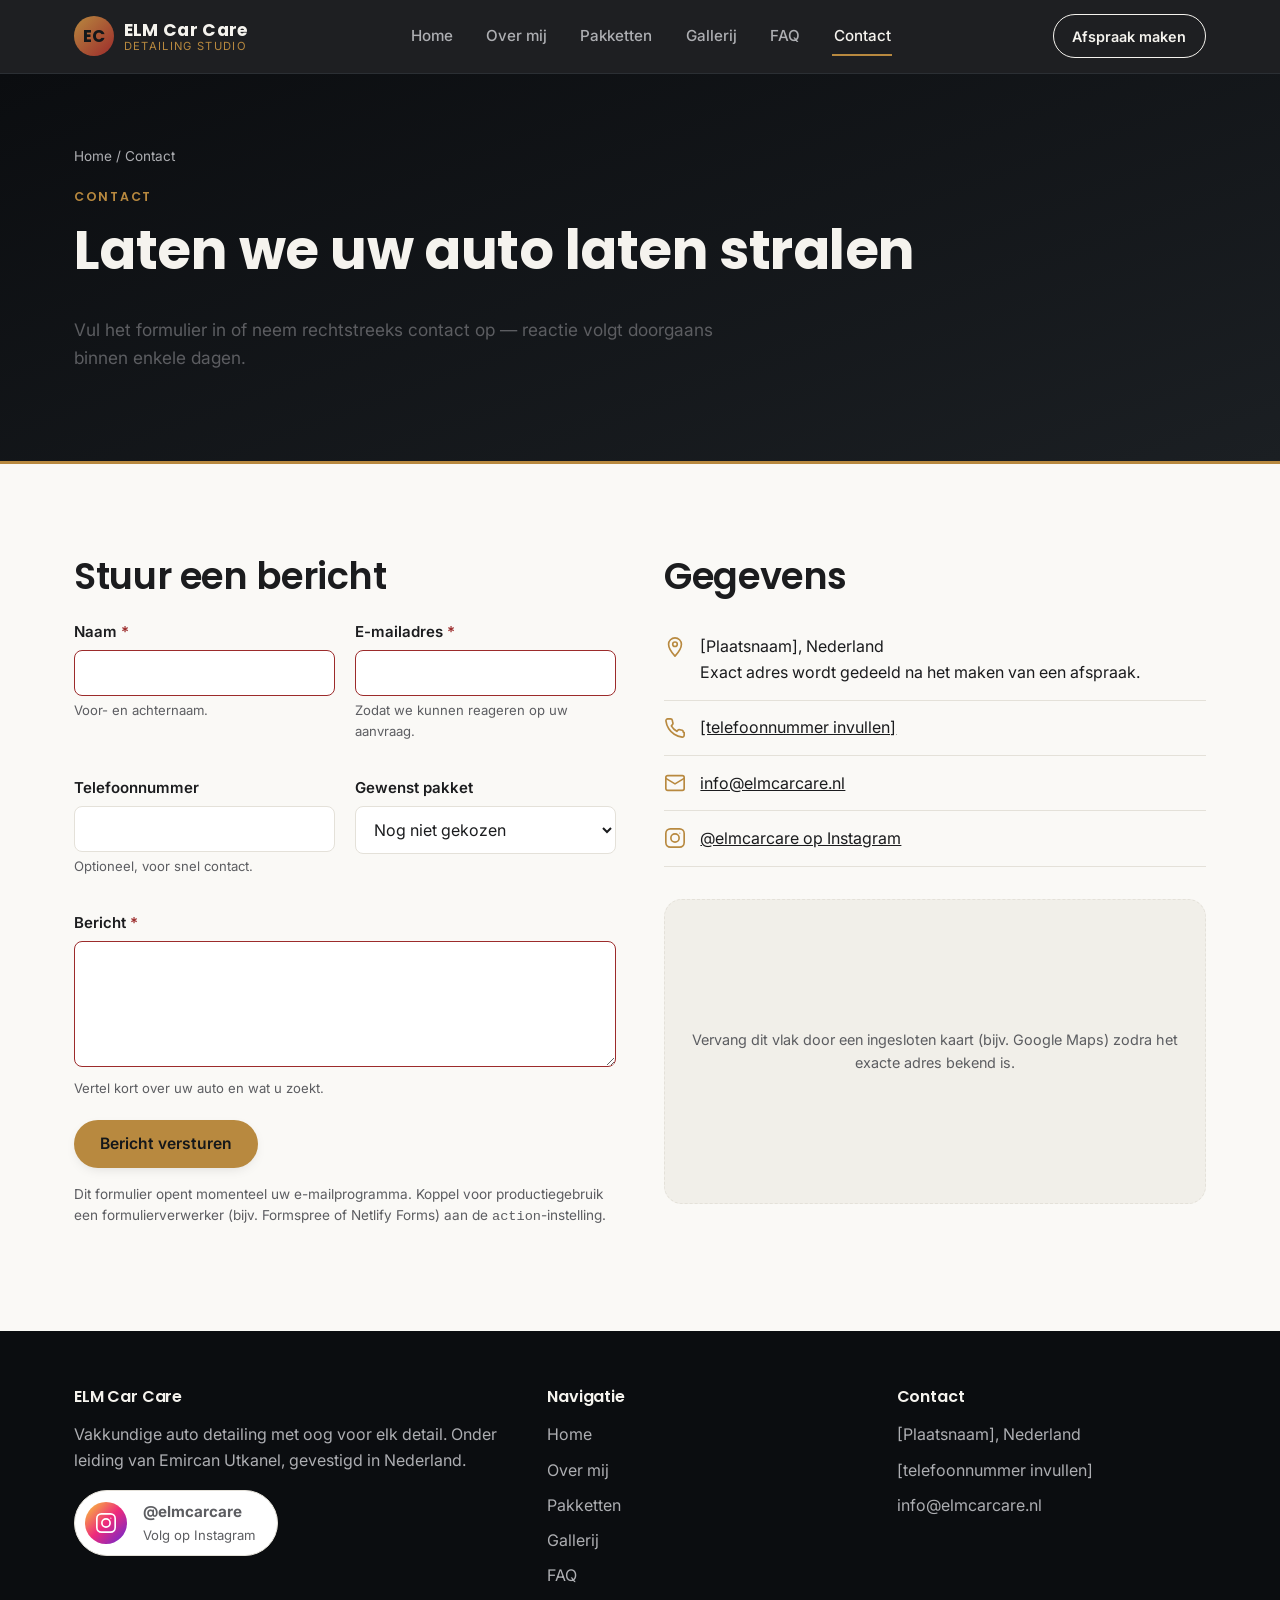
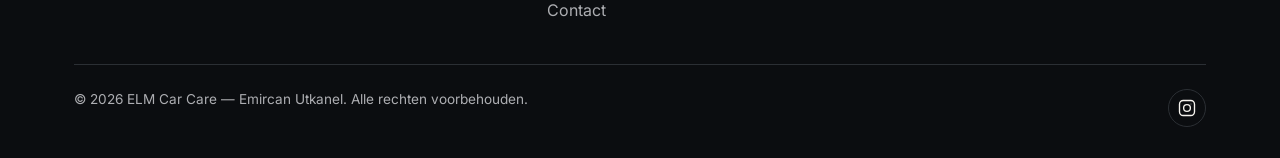
==== contact.html @ 5dc10ffe "initial commit" ====
<!DOCTYPE html>
<html lang="nl">
<head>
  <meta charset="UTF-8" />
  <meta name="viewport" content="width=device-width, initial-scale=1.0" />
  <title>Contact — ELM Car Care</title>
  <meta name="description" content="Neem contact op met ELM Car Care voor een afspraak of vraag over auto detailing." />
  <link rel="preconnect" href="https://fonts.googleapis.com" />
  <link rel="preconnect" href="https://fonts.gstatic.com" crossorigin />
  <link href="https://fonts.googleapis.com/css2?family=Poppins:wght@600;700&family=Inter:wght@400;500;600&display=swap" rel="stylesheet" />
  <link rel="stylesheet" href="css/style.css" />
</head>
<body>
  <a class="skip-link" href="#main">Ga naar inhoud</a>

  <header class="site-header">
    <div class="container header-inner">
      <a class="brand" href="index.html">
        <span class="brand-mark" aria-hidden="true">EC</span>
        <span class="brand-text">
          <strong>ELM Car Care</strong>
          <span>Detailing Studio</span>
        </span>
      </a>

      <nav class="main-nav" id="primary-navigation" data-open="false" aria-label="Hoofdmenu">
        <ul>
          <li><a href="index.html">Home</a></li>
          <li><a href="over-mij.html">Over mij</a></li>
          <li><a href="pakketten.html">Pakketten</a></li>
          <li><a href="gallerij.html">Gallerij</a></li>
          <li><a href="faq.html">FAQ</a></li>
          <li><a href="contact.html" aria-current="page">Contact</a></li>
        </ul>
      </nav>

      <div class="header-cta">
        <a class="btn btn-outline" href="contact.html">Afspraak maken</a>
        <button type="button" class="nav-toggle" aria-expanded="false" aria-controls="primary-navigation" aria-label="Menu openen">
          <span class="bars" aria-hidden="true"></span>
        </button>
      </div>
    </div>
    <div class="nav-scrim" data-open="false"></div>
  </header>

  <main id="main">
    <section class="page-hero">
      <div class="container">
        <p class="breadcrumb"><a href="index.html">Home</a> / Contact</p>
        <p class="eyebrow">Contact</p>
        <h1>Laten we uw auto laten stralen</h1>
        <p class="lede" style="max-width:60ch;">Vul het formulier in of neem rechtstreeks contact op — reactie volgt doorgaans binnen enkele dagen.</p>
      </div>
    </section>

    <section class="section">
      <div class="container contact-grid">
        <div class="fade-up">
          <h2>Stuur een bericht</h2>
          <form action="mailto:info@elmcarcare.nl" method="post" enctype="text/plain" novalidate>
            <div class="form-row">
              <div class="form-field">
                <label class="required" for="naam">Naam</label>
                <input type="text" id="naam" name="naam" autocomplete="name" required aria-describedby="naam-hint" />
                <p class="hint" id="naam-hint">Voor- en achternaam.</p>
              </div>
              <div class="form-field">
                <label class="required" for="email">E-mailadres</label>
                <input type="email" id="email" name="email" autocomplete="email" required aria-describedby="email-hint" />
                <p class="hint" id="email-hint">Zodat we kunnen reageren op uw aanvraag.</p>
              </div>
            </div>

            <div class="form-row">
              <div class="form-field">
                <label for="telefoon">Telefoonnummer</label>
                <input type="tel" id="telefoon" name="telefoon" autocomplete="tel" aria-describedby="telefoon-hint" />
                <p class="hint" id="telefoon-hint">Optioneel, voor snel contact.</p>
              </div>
              <div class="form-field">
                <label for="pakket">Gewenst pakket</label>
                <select id="pakket" name="pakket">
                  <option value="">Nog niet gekozen</option>
                  <option value="basic">Basic Wash &amp; Shine</option>
                  <option value="premium">Premium Detail</option>
                  <option value="signature">Signature Paint Correction</option>
                  <option value="advies">Ik wil advies</option>
                </select>
              </div>
            </div>

            <div class="form-field">
              <label class="required" for="bericht">Bericht</label>
              <textarea id="bericht" name="bericht" rows="5" required aria-describedby="bericht-hint"></textarea>
              <p class="hint" id="bericht-hint">Vertel kort over uw auto en wat u zoekt.</p>
            </div>

            <button type="submit" class="btn btn-primary">Bericht versturen</button>
            <p class="form-note">
              Dit formulier opent momenteel uw e-mailprogramma. Koppel voor
              productiegebruik een formulierverwerker (bijv. Formspree of
              Netlify Forms) aan de <code>action</code>-instelling.
            </p>
          </form>
        </div>

        <div class="fade-up">
          <h2>Gegevens</h2>
          <ul class="contact-info-list">
            <li>
              <svg viewBox="0 0 24 24" fill="none" stroke="currentColor" stroke-width="1.8" stroke-linecap="round" stroke-linejoin="round" aria-hidden="true"><path d="M12 22s7-7.58 7-13a7 7 0 1 0-14 0c0 5.42 7 13 7 13z"/><circle cx="12" cy="9" r="2.5"/></svg>
              <span>[Plaatsnaam], Nederland<br /><span class="hint">Exact adres wordt gedeeld na het maken van een afspraak.</span></span>
            </li>
            <li>
              <svg viewBox="0 0 24 24" fill="none" stroke="currentColor" stroke-width="1.8" stroke-linecap="round" stroke-linejoin="round" aria-hidden="true"><path d="M22 16.9v3a2 2 0 0 1-2.2 2 19.8 19.8 0 0 1-8.6-3.1 19.5 19.5 0 0 1-6-6A19.8 19.8 0 0 1 2.1 4.2 2 2 0 0 1 4.1 2h3a2 2 0 0 1 2 1.7c.1.9.3 1.8.6 2.6a2 2 0 0 1-.5 2.1L8 9.6a16 16 0 0 0 6 6l1.2-1.2a2 2 0 0 1 2.1-.5c.8.3 1.7.5 2.6.6a2 2 0 0 1 1.1 2z"/></svg>
              <a href="tel:+31600000000">[telefoonnummer invullen]</a>
            </li>
            <li>
              <svg viewBox="0 0 24 24" fill="none" stroke="currentColor" stroke-width="1.8" stroke-linecap="round" stroke-linejoin="round" aria-hidden="true"><rect x="2" y="4" width="20" height="16" rx="2"/><path d="m2 7 10 6 10-6"/></svg>
              <a href="mailto:info@elmcarcare.nl">info@elmcarcare.nl</a>
            </li>
            <li>
              <svg viewBox="0 0 24 24" fill="none" stroke="currentColor" stroke-width="1.8" stroke-linecap="round" stroke-linejoin="round" aria-hidden="true"><rect x="2" y="2" width="20" height="20" rx="5"/><circle cx="12" cy="12" r="4.5"/><circle cx="17.3" cy="6.7" r="0.6" fill="currentColor" stroke="none"/></svg>
              <a href="https://www.instagram.com/elmcarcare/" target="_blank" rel="noopener noreferrer">@elmcarcare op Instagram</a>
            </li>
          </ul>

          <div class="map-placeholder" role="img" aria-label="Plaatshouder voor een kaart met de locatie van ELM Car Care">
            Vervang dit vlak door een ingesloten kaart (bijv. Google Maps) zodra het exacte adres bekend is.
          </div>
        </div>
      </div>
    </section>
  </main>

  <footer class="site-footer">
    <div class="container">
      <div class="footer-grid">
        <div>
          <h3>ELM Car Care</h3>
          <p>Vakkundige auto detailing met oog voor elk detail. Onder leiding van Emircan Utkanel, gevestigd in Nederland.</p>
          <a class="insta-callout" href="https://www.instagram.com/elmcarcare/" target="_blank" rel="noopener noreferrer">
            <span class="insta-icon" aria-hidden="true">
              <svg viewBox="0 0 24 24" fill="none" stroke="currentColor" stroke-width="1.8" stroke-linecap="round" stroke-linejoin="round"><rect x="2" y="2" width="20" height="20" rx="5"/><circle cx="12" cy="12" r="4.5"/><circle cx="17.3" cy="6.7" r="0.6" fill="currentColor" stroke="none"/></svg>
            </span>
            <span>
              <strong>@elmcarcare</strong>
              <span>Volg op Instagram</span>
            </span>
          </a>
        </div>
        <div>
          <h3>Navigatie</h3>
          <ul>
            <li><a href="index.html">Home</a></li>
            <li><a href="over-mij.html">Over mij</a></li>
            <li><a href="pakketten.html">Pakketten</a></li>
            <li><a href="gallerij.html">Gallerij</a></li>
            <li><a href="faq.html">FAQ</a></li>
            <li><a href="contact.html">Contact</a></li>
          </ul>
        </div>
        <div>
          <h3>Contact</h3>
          <ul>
            <li>[Plaatsnaam], Nederland</li>
            <li><a href="tel:+31600000000">[telefoonnummer invullen]</a></li>
            <li><a href="mailto:info@elmcarcare.nl">info@elmcarcare.nl</a></li>
          </ul>
        </div>
      </div>

      <div class="footer-bottom">
        <p>&copy; <span data-year>2026</span> ELM Car Care — Emircan Utkanel. Alle rechten voorbehouden.</p>
        <div class="social-row">
          <a href="https://www.instagram.com/elmcarcare/" target="_blank" rel="noopener noreferrer" aria-label="ELM Car Care op Instagram (opent in nieuw tabblad)">
            <svg viewBox="0 0 24 24" fill="none" stroke="currentColor" stroke-width="1.8" stroke-linecap="round" stroke-linejoin="round"><rect x="2" y="2" width="20" height="20" rx="5"/><circle cx="12" cy="12" r="4.5"/><circle cx="17.3" cy="6.7" r="0.6" fill="currentColor" stroke="none"/></svg>
          </a>
        </div>
      </div>
    </div>
  </footer>

  <script src="js/script.js"></script>
</body>
</html>
---- css/style.css ----
/* =========================================================
   ELM Car Care — design system
   Stijl: verzorgd + luxe (champagne goud) + sportief (dieprood accent)
   ========================================================= */

:root {
  /* Kleuren */
  --bg: #faf9f6;
  --bg-soft: #f1efe9;
  --bg-dark: #0b0d10;
  --bg-dark-alt: #16191d;
  --surface: #ffffff;
  --surface-dark: #1b1f23;
  --text: #1b1c1e;
  --text-inverse: #f5f3ee;
  --muted: #5c5d61;
  --muted-inverse: #adaeb2;
  --border: #e4e1d9;
  --border-dark: #2b2f34;
  --accent: #b8893f;        /* champagne goud — luxe */
  --accent-dark: #96702f;
  --accent-2: #9c2b2b;      /* dieprood — sportief accent */
  --focus: #2f7cf6;

  /* Typografie */
  --font-heading: "Poppins", "Segoe UI", system-ui, sans-serif;
  --font-body: "Inter", "Segoe UI", system-ui, sans-serif;

  /* Layout */
  --max-width: 1180px;
  --radius: 10px;
  --radius-lg: 18px;
  --shadow: 0 10px 30px -12px rgba(11, 13, 16, 0.25);
  --shadow-sm: 0 4px 14px -6px rgba(11, 13, 16, 0.18);

  /* Animatie */
  --transition: 200ms ease;
  --transition-slow: 500ms ease;
}

/* =========================================================
   Reset
   ========================================================= */
*,
*::before,
*::after {
  box-sizing: border-box;
}

html {
  scroll-behavior: smooth;
}

body {
  margin: 0;
  background: var(--bg);
  color: var(--text);
  font-family: var(--font-body);
  font-size: 1rem;
  line-height: 1.6;
  -webkit-font-smoothing: antialiased;
}

img {
  max-width: 100%;
  display: block;
}

h1, h2, h3, h4 {
  font-family: var(--font-heading);
  line-height: 1.2;
  margin: 0 0 0.6em;
  font-weight: 600;
  letter-spacing: -0.01em;
}

h1 { font-size: clamp(2.1rem, 4.5vw, 3.4rem); font-weight: 700; }
h2 { font-size: clamp(1.6rem, 3vw, 2.3rem); }
h3 { font-size: 1.25rem; }

p { margin: 0 0 1em; }

a {
  color: inherit;
}

ul, ol {
  padding-left: 1.2em;
}

button {
  font-family: inherit;
}

/* Respecteer voorkeur voor minder beweging */
@media (prefers-reduced-motion: reduce) {
  html {
    scroll-behavior: auto;
  }
  *, *::before, *::after {
    animation-duration: 0.001ms !important;
    animation-iteration-count: 1 !important;
    transition-duration: 0.001ms !important;
    scroll-behavior: auto !important;
  }
}

/* =========================================================
   Toegankelijkheid: focus states & skip link
   ========================================================= */
a:focus-visible,
button:focus-visible,
input:focus-visible,
textarea:focus-visible,
select:focus-visible,
summary:focus-visible,
[tabindex]:focus-visible {
  outline: 3px solid var(--focus);
  outline-offset: 3px;
  border-radius: 4px;
}

.skip-link {
  position: absolute;
  left: 1rem;
  top: -60px;
  background: var(--accent);
  color: #14171a;
  padding: 0.75em 1.2em;
  border-radius: var(--radius);
  font-weight: 600;
  z-index: 1000;
  transition: top var(--transition);
}

.skip-link:focus {
  top: 1rem;
}

.visually-hidden {
  position: absolute;
  width: 1px;
  height: 1px;
  padding: 0;
  margin: -1px;
  overflow: hidden;
  clip: rect(0, 0, 0, 0);
  white-space: nowrap;
  border: 0;
}

/* =========================================================
   Layout helpers
   ========================================================= */
.container {
  width: 100%;
  max-width: var(--max-width);
  margin-inline: auto;
  padding-inline: 1.5rem;
}

.section {
  padding-block: clamp(3rem, 7vw, 6rem);
}

.section-tight {
  padding-block: clamp(2rem, 4vw, 3rem);
}

.section-dark {
  background: var(--bg-dark);
  color: var(--text-inverse);
}

.section-soft {
  background: var(--bg-soft);
}

.section-header {
  max-width: 640px;
  margin-bottom: clamp(2rem, 4vw, 3rem);
}

.section-header.center {
  margin-inline: auto;
  text-align: center;
}

.eyebrow {
  display: inline-block;
  font-family: var(--font-heading);
  font-size: 0.78rem;
  letter-spacing: 0.14em;
  text-transform: uppercase;
  color: var(--accent);
  font-weight: 600;
  margin-bottom: 0.9em;
}

.section-dark .eyebrow {
  color: var(--accent);
}

.lede {
  color: var(--muted);
  font-size: 1.08rem;
}

.section-dark .lede {
  color: var(--muted-inverse);
}

.grid {
  display: grid;
  gap: 1.75rem;
}

.grid-2 { grid-template-columns: repeat(2, 1fr); }
.grid-3 { grid-template-columns: repeat(3, 1fr); }
.grid-4 { grid-template-columns: repeat(4, 1fr); }

@media (max-width: 900px) {
  .grid-3, .grid-4 { grid-template-columns: repeat(2, 1fr); }
}

@media (max-width: 620px) {
  .grid-2, .grid-3, .grid-4 { grid-template-columns: 1fr; }
}

/* =========================================================
   Buttons
   ========================================================= */
.btn {
  display: inline-flex;
  align-items: center;
  gap: 0.5em;
  justify-content: center;
  padding: 0.85em 1.6em;
  border-radius: 999px;
  font-weight: 600;
  font-size: 0.98rem;
  text-decoration: none;
  border: 1px solid transparent;
  cursor: pointer;
  transition: transform var(--transition), box-shadow var(--transition), background var(--transition), color var(--transition), border-color var(--transition);
}

.btn:hover {
  transform: translateY(-2px);
}

.btn-primary {
  background: var(--accent);
  color: #14171a;
  box-shadow: var(--shadow-sm);
}

.btn-primary:hover {
  background: var(--accent-dark);
  box-shadow: var(--shadow);
}

.btn-outline {
  background: transparent;
  border-color: currentColor;
  color: inherit;
}

.btn-outline:hover {
  background: rgba(255, 255, 255, 0.08);
}

.section:not(.section-dark) .btn-outline {
  border-color: var(--text);
}

.section:not(.section-dark) .btn-outline:hover {
  background: var(--bg-dark);
  color: var(--text-inverse);
}

.btn-accent2 {
  background: var(--accent-2);
  color: #fff;
}

.btn-accent2:hover {
  background: #7d2222;
}

.btn-row {
  display: flex;
  flex-wrap: wrap;
  gap: 0.9rem;
}

/* =========================================================
   Header & navigatie
   ========================================================= */
.site-header {
  position: sticky;
  top: 0;
  z-index: 500;
  background: rgba(11, 13, 16, 0.92);
  backdrop-filter: blur(8px);
  color: var(--text-inverse);
  border-bottom: 1px solid var(--border-dark);
}

.header-inner {
  display: flex;
  align-items: center;
  justify-content: space-between;
  padding-block: 0.9rem;
}

.brand {
  display: flex;
  align-items: center;
  gap: 0.6rem;
  text-decoration: none;
  color: var(--text-inverse);
}

.brand-mark {
  width: 40px;
  height: 40px;
  border-radius: 50%;
  background: linear-gradient(135deg, var(--accent), var(--accent-2));
  display: flex;
  align-items: center;
  justify-content: center;
  font-family: var(--font-heading);
  font-weight: 700;
  color: #14171a;
  font-size: 1.05rem;
  flex-shrink: 0;
}

.brand-text {
  display: flex;
  flex-direction: column;
  line-height: 1.1;
}

.brand-text strong {
  font-family: var(--font-heading);
  font-size: 1.08rem;
  letter-spacing: 0.02em;
}

.brand-text span {
  font-size: 0.7rem;
  letter-spacing: 0.12em;
  text-transform: uppercase;
  color: var(--accent);
}

.nav-toggle {
  display: none;
  background: transparent;
  border: 1px solid var(--border-dark);
  border-radius: 8px;
  color: var(--text-inverse);
  padding: 0.5em 0.6em;
  align-items: center;
  gap: 0.5em;
}

.nav-toggle .bars {
  width: 22px;
  height: 2px;
  background: currentColor;
  position: relative;
  display: block;
}

.nav-toggle .bars::before,
.nav-toggle .bars::after {
  content: "";
  position: absolute;
  left: 0;
  width: 100%;
  height: 100%;
  background: currentColor;
  transition: transform var(--transition);
}

.nav-toggle .bars::before { top: -7px; }
.nav-toggle .bars::after { top: 7px; }

.main-nav ul {
  list-style: none;
  display: flex;
  gap: 1.9rem;
  margin: 0;
  padding: 0;
}

.main-nav a {
  text-decoration: none;
  color: var(--muted-inverse);
  font-weight: 500;
  font-size: 0.95rem;
  padding: 0.4em 0.1em;
  position: relative;
  transition: color var(--transition);
}

.main-nav a::after {
  content: "";
  position: absolute;
  left: 0;
  bottom: -4px;
  width: 0;
  height: 2px;
  background: var(--accent);
  transition: width var(--transition);
}

.main-nav a:hover,
.main-nav a[aria-current="page"] {
  color: var(--text-inverse);
}

.main-nav a:hover::after,
.main-nav a[aria-current="page"]::after {
  width: 100%;
}

.header-cta {
  display: flex;
  align-items: center;
  gap: 1rem;
}

.header-cta .btn {
  padding: 0.65em 1.3em;
  font-size: 0.9rem;
}

@media (max-width: 860px) {
  .nav-toggle {
    display: inline-flex;
  }

  .header-cta .btn-outline {
    display: none;
  }

  .main-nav {
    position: fixed;
    inset: 0 0 0 auto;
    width: min(320px, 82vw);
    height: 100vh;
    background: var(--bg-dark-alt);
    border-left: 1px solid var(--border-dark);
    padding: 5.5rem 2rem 2rem;
    transform: translateX(100%);
    transition: transform var(--transition-slow);
  }

  .main-nav[data-open="true"] {
    transform: translateX(0);
  }

  .main-nav ul {
    flex-direction: column;
    gap: 1.5rem;
  }

  .main-nav a {
    font-size: 1.1rem;
  }

  .nav-scrim {
    display: none;
    position: fixed;
    inset: 0;
    background: rgba(0, 0, 0, 0.5);
    z-index: 400;
  }

  .nav-scrim[data-open="true"] {
    display: block;
  }
}

/* =========================================================
   Hero
   ========================================================= */
.hero {
  position: relative;
  background:
    radial-gradient(circle at 85% 10%, rgba(184, 137, 63, 0.25), transparent 45%),
    linear-gradient(160deg, #0b0d10 0%, #14171a 55%, #1b1f23 100%);
  color: var(--text-inverse);
  overflow: hidden;
  border-bottom: 3px solid var(--accent);
}

.hero::after {
  content: "";
  position: absolute;
  right: -10%;
  bottom: -30%;
  width: 60%;
  height: 140%;
  background: linear-gradient(120deg, transparent 40%, rgba(156, 43, 43, 0.18) 60%, transparent 80%);
  pointer-events: none;
}

.hero-inner {
  position: relative;
  z-index: 1;
  display: grid;
  grid-template-columns: 1.1fr 0.9fr;
  gap: 3rem;
  align-items: center;
  padding-block: clamp(3.5rem, 8vw, 6.5rem);
}

@media (max-width: 900px) {
  .hero-inner {
    grid-template-columns: 1fr;
  }
}

.hero-content .eyebrow {
  color: var(--accent);
}

.hero-content p.lede {
  max-width: 46ch;
}

.hero-stats {
  display: flex;
  gap: 2.2rem;
  margin-top: 2.4rem;
  flex-wrap: wrap;
}

.hero-stats div strong {
  display: block;
  font-family: var(--font-heading);
  font-size: 1.6rem;
  color: var(--accent);
}

.hero-stats div span {
  font-size: 0.85rem;
  color: var(--muted-inverse);
}

.hero-visual {
  position: relative;
  aspect-ratio: 4 / 3;
  border-radius: var(--radius-lg);
  background:
    repeating-linear-gradient(135deg, rgba(255,255,255,0.05) 0 2px, transparent 2px 14px),
    linear-gradient(135deg, #22262b, #101215);
  border: 1px solid var(--border-dark);
  display: flex;
  align-items: center;
  justify-content: center;
  box-shadow: var(--shadow);
}

.hero-visual .badge {
  position: absolute;
  bottom: 1.2rem;
  left: 1.2rem;
  right: 1.2rem;
  background: rgba(11, 13, 16, 0.75);
  border: 1px solid var(--border-dark);
  border-radius: var(--radius);
  padding: 0.9rem 1.1rem;
  font-size: 0.85rem;
  color: var(--muted-inverse);
}

.hero-visual .icon-car {
  width: 46%;
  color: var(--accent);
  opacity: 0.9;
}

/* Intro-animatie: subtiel in- en opschuiven */
.reveal {
  opacity: 0;
  transform: translateY(16px);
  animation: reveal-in var(--transition-slow) ease forwards;
}

.reveal-delay-1 { animation-delay: 0.1s; }
.reveal-delay-2 { animation-delay: 0.22s; }
.reveal-delay-3 { animation-delay: 0.34s; }

@keyframes reveal-in {
  to {
    opacity: 1;
    transform: translateY(0);
  }
}

@media (prefers-reduced-motion: reduce) {
  .reveal {
    opacity: 1;
    transform: none;
    animation: none;
  }
}

/* Scroll-in animatie voor secties (via IntersectionObserver + JS) */
.fade-up {
  opacity: 0;
  transform: translateY(22px);
  transition: opacity 600ms ease, transform 600ms ease;
}

.fade-up.is-visible {
  opacity: 1;
  transform: translateY(0);
}

@media (prefers-reduced-motion: reduce) {
  .fade-up {
    opacity: 1;
    transform: none;
    transition: none;
  }
}

/* =========================================================
   Cards
   ========================================================= */
.card {
  background: var(--surface);
  border: 1px solid var(--border);
  border-radius: var(--radius-lg);
  padding: 1.9rem;
  transition: transform var(--transition), box-shadow var(--transition), border-color var(--transition);
}

.card:hover {
  transform: translateY(-4px);
  box-shadow: var(--shadow);
  border-color: var(--accent);
}

.card .icon {
  width: 44px;
  height: 44px;
  border-radius: 12px;
  background: linear-gradient(135deg, var(--accent), var(--accent-dark));
  color: #14171a;
  display: flex;
  align-items: center;
  justify-content: center;
  margin-bottom: 1.1rem;
}

.card .icon svg {
  width: 22px;
  height: 22px;
}

/* Pakket / prijs kaarten */
.plan-card {
  background: var(--surface);
  border: 1px solid var(--border);
  border-radius: var(--radius-lg);
  padding: 2.2rem 1.9rem;
  display: flex;
  flex-direction: column;
  position: relative;
  transition: transform var(--transition), box-shadow var(--transition);
}

.plan-card:hover {
  transform: translateY(-4px);
  box-shadow: var(--shadow);
}

.plan-card.featured {
  border-color: var(--accent);
  box-shadow: var(--shadow);
}

.plan-badge {
  position: absolute;
  top: -14px;
  left: 1.9rem;
  background: var(--accent-2);
  color: #fff;
  font-size: 0.75rem;
  font-weight: 700;
  letter-spacing: 0.05em;
  text-transform: uppercase;
  padding: 0.35em 0.9em;
  border-radius: 999px;
}

.plan-name {
  font-family: var(--font-heading);
  font-size: 1.3rem;
  margin-bottom: 0.2em;
}

.plan-tagline {
  color: var(--muted);
  font-size: 0.92rem;
  margin-bottom: 1.1rem;
}

.plan-price {
  font-family: var(--font-heading);
  font-size: 2.1rem;
  font-weight: 700;
  color: var(--accent-dark);
  margin-bottom: 0.2em;
}

.plan-price span {
  font-size: 0.95rem;
  font-weight: 500;
  color: var(--muted);
}

.plan-features {
  list-style: none;
  padding: 0;
  margin: 1.4rem 0 1.8rem;
  flex-grow: 1;
}

.plan-features li {
  display: flex;
  gap: 0.6em;
  align-items: flex-start;
  padding-block: 0.4em;
  border-top: 1px solid var(--border);
  font-size: 0.94rem;
}

.plan-features li:first-child {
  border-top: none;
}

.plan-features svg {
  flex-shrink: 0;
  width: 18px;
  height: 18px;
  color: var(--accent);
  margin-top: 0.15em;
}

/* =========================================================
   Werkwijze / stappen
   ========================================================= */
.steps {
  counter-reset: step;
  display: grid;
  gap: 1.5rem;
  grid-template-columns: repeat(4, 1fr);
}

@media (max-width: 900px) {
  .steps { grid-template-columns: repeat(2, 1fr); }
}
@media (max-width: 560px) {
  .steps { grid-template-columns: 1fr; }
}

.step {
  position: relative;
  padding-top: 2.6rem;
}

.step::before {
  counter-increment: step;
  content: counter(step, decimal-leading-zero);
  font-family: var(--font-heading);
  font-size: 1.6rem;
  font-weight: 700;
  color: var(--accent);
  display: block;
  margin-bottom: 0.4rem;
}

/* =========================================================
   Gallerij
   ========================================================= */
.gallery-grid {
  display: grid;
  grid-template-columns: repeat(3, 1fr);
  gap: 1rem;
}

@media (max-width: 860px) {
  .gallery-grid { grid-template-columns: repeat(2, 1fr); }
}
@media (max-width: 520px) {
  .gallery-grid { grid-template-columns: 1fr; }
}

.gallery-item {
  border: 0;
  padding: 0;
  cursor: pointer;
  border-radius: var(--radius);
  overflow: hidden;
  aspect-ratio: 4 / 3;
  position: relative;
  background: linear-gradient(135deg, #1b1f23, #2b2f34);
  color: var(--text-inverse);
  transition: transform var(--transition);
}

.gallery-item:hover,
.gallery-item:focus-visible {
  transform: scale(1.02);
}

.gallery-item .tag {
  position: absolute;
  inset: auto 0 0 0;
  padding: 0.7rem 0.9rem;
  background: linear-gradient(0deg, rgba(0,0,0,0.75), transparent);
  text-align: left;
  font-size: 0.85rem;
  font-weight: 600;
}

.gallery-item .ph-icon {
  position: absolute;
  inset: 0;
  display: flex;
  align-items: center;
  justify-content: center;
  color: var(--accent);
  opacity: 0.55;
}

.gallery-item .ph-icon svg {
  width: 34%;
}

/* Lightbox modal */
.lightbox {
  position: fixed;
  inset: 0;
  z-index: 900;
  display: none;
  align-items: center;
  justify-content: center;
  background: rgba(8, 9, 11, 0.88);
  padding: 2rem;
}

.lightbox[data-open="true"] {
  display: flex;
}

.lightbox-inner {
  position: relative;
  max-width: 720px;
  width: 100%;
  background: var(--surface-dark);
  border-radius: var(--radius-lg);
  padding: 2.2rem;
  color: var(--text-inverse);
  text-align: center;
}

.lightbox-close {
  position: absolute;
  top: 0.9rem;
  right: 0.9rem;
  background: transparent;
  border: 1px solid var(--border-dark);
  color: var(--text-inverse);
  border-radius: 8px;
  width: 38px;
  height: 38px;
  cursor: pointer;
}

/* =========================================================
   FAQ (native details/summary — toegankelijk zonder extra JS)
   ========================================================= */
.faq-list {
  border-top: 1px solid var(--border);
}

.faq-item {
  border-bottom: 1px solid var(--border);
}

.faq-item summary {
  cursor: pointer;
  list-style: none;
  padding: 1.3rem 0.2rem;
  font-family: var(--font-heading);
  font-weight: 600;
  font-size: 1.05rem;
  display: flex;
  align-items: center;
  justify-content: space-between;
  gap: 1rem;
}

.faq-item summary::-webkit-details-marker {
  display: none;
}

.faq-item summary .plus {
  flex-shrink: 0;
  width: 28px;
  height: 28px;
  border-radius: 50%;
  border: 1px solid var(--border);
  display: flex;
  align-items: center;
  justify-content: center;
  position: relative;
  transition: transform var(--transition);
}

.faq-item summary .plus::before,
.faq-item summary .plus::after {
  content: "";
  position: absolute;
  background: var(--text);
}

.faq-item summary .plus::before { width: 12px; height: 2px; }
.faq-item summary .plus::after { width: 2px; height: 12px; }

.faq-item[open] summary .plus {
  transform: rotate(45deg);
  border-color: var(--accent);
}

.faq-item .faq-answer {
  padding: 0 0.2rem 1.4rem;
  color: var(--muted);
  max-width: 68ch;
}

/* =========================================================
   Contact
   ========================================================= */
.contact-grid {
  display: grid;
  grid-template-columns: 1fr 1fr;
  gap: 3rem;
}

@media (max-width: 860px) {
  .contact-grid { grid-template-columns: 1fr; }
}

.form-field {
  margin-bottom: 1.3rem;
}

.form-field label {
  display: block;
  font-weight: 600;
  margin-bottom: 0.4em;
  font-size: 0.94rem;
}

.form-field .hint {
  font-size: 0.82rem;
  color: var(--muted);
  margin-top: 0.3em;
}

.form-field input,
.form-field select,
.form-field textarea {
  width: 100%;
  padding: 0.75em 0.9em;
  border-radius: 8px;
  border: 1px solid var(--border);
  background: var(--surface);
  color: var(--text);
  font-family: inherit;
  font-size: 1rem;
}

.form-field input:invalid:not(:placeholder-shown),
.form-field textarea:invalid:not(:placeholder-shown) {
  border-color: var(--accent-2);
}

.form-row {
  display: grid;
  grid-template-columns: 1fr 1fr;
  gap: 1.2rem;
}

@media (max-width: 520px) {
  .form-row { grid-template-columns: 1fr; }
}

.required::after {
  content: " *";
  color: var(--accent-2);
}

.form-note {
  font-size: 0.85rem;
  color: var(--muted);
  margin-top: 1rem;
}

.contact-info-list {
  list-style: none;
  padding: 0;
  margin: 0 0 2rem;
}

.contact-info-list li {
  display: flex;
  gap: 0.9rem;
  align-items: flex-start;
  padding-block: 0.9rem;
  border-bottom: 1px solid var(--border);
}

.contact-info-list svg {
  width: 22px;
  height: 22px;
  color: var(--accent);
  flex-shrink: 0;
  margin-top: 0.1em;
}

.map-placeholder {
  border-radius: var(--radius-lg);
  border: 1px dashed var(--border);
  background: var(--bg-soft);
  aspect-ratio: 16/9;
  display: flex;
  align-items: center;
  justify-content: center;
  color: var(--muted);
  text-align: center;
  padding: 1.5rem;
  font-size: 0.9rem;
}

/* =========================================================
   CTA band
   ========================================================= */
.cta-band {
  background: linear-gradient(120deg, #0b0d10, #1b1f23);
  color: var(--text-inverse);
  border-radius: var(--radius-lg);
  padding: clamp(2.2rem, 5vw, 3.5rem);
  display: flex;
  flex-wrap: wrap;
  align-items: center;
  justify-content: space-between;
  gap: 2rem;
  border: 1px solid var(--border-dark);
  position: relative;
  overflow: hidden;
}

.cta-band::before {
  content: "";
  position: absolute;
  inset: 0;
  background: radial-gradient(circle at 90% 20%, rgba(184,137,63,0.25), transparent 55%);
}

.cta-band > * {
  position: relative;
  z-index: 1;
}

.cta-band h2 {
  margin-bottom: 0.3em;
}

.cta-band p {
  color: var(--muted-inverse);
  margin: 0;
}

/* =========================================================
   Instagram callout
   ========================================================= */
.insta-callout {
  display: flex;
  align-items: center;
  gap: 1rem;
  background: var(--surface);
  border: 1px solid var(--border);
  border-radius: 999px;
  padding: 0.6rem 1.4rem 0.6rem 0.6rem;
  width: fit-content;
  text-decoration: none;
  color: var(--text);
  transition: box-shadow var(--transition), transform var(--transition);
}

.insta-callout:hover {
  box-shadow: var(--shadow-sm);
  transform: translateY(-2px);
}

.insta-callout .insta-icon {
  width: 42px;
  height: 42px;
  border-radius: 50%;
  background: linear-gradient(135deg, #f9ce34, #ee2a7b, #6228d7);
  display: flex;
  align-items: center;
  justify-content: center;
  flex-shrink: 0;
}

.insta-callout .insta-icon svg {
  width: 22px;
  height: 22px;
  color: #fff;
}

.insta-callout strong {
  display: block;
  font-size: 0.95rem;
}

.insta-callout span {
  font-size: 0.82rem;
  color: var(--muted);
}

/* =========================================================
   Footer
   ========================================================= */
.site-footer {
  background: var(--bg-dark);
  color: var(--muted-inverse);
  padding-block: 3.5rem 2rem;
}

.footer-grid {
  display: grid;
  grid-template-columns: 1.4fr 1fr 1fr;
  gap: 2.5rem;
  margin-bottom: 2.5rem;
}

@media (max-width: 760px) {
  .footer-grid { grid-template-columns: 1fr; }
}

.footer-grid h3 {
  color: var(--text-inverse);
  font-size: 1rem;
  margin-bottom: 1rem;
}

.footer-grid ul {
  list-style: none;
  padding: 0;
  margin: 0;
  display: flex;
  flex-direction: column;
  gap: 0.6rem;
}

.footer-grid a {
  text-decoration: none;
  color: var(--muted-inverse);
  transition: color var(--transition);
}

.footer-grid a:hover {
  color: var(--accent);
}

.footer-bottom {
  border-top: 1px solid var(--border-dark);
  padding-top: 1.5rem;
  display: flex;
  flex-wrap: wrap;
  gap: 1rem;
  justify-content: space-between;
  font-size: 0.85rem;
}

.social-row {
  display: flex;
  gap: 0.8rem;
}

.social-row a {
  width: 38px;
  height: 38px;
  border-radius: 50%;
  border: 1px solid var(--border-dark);
  display: flex;
  align-items: center;
  justify-content: center;
  color: var(--text-inverse);
  transition: border-color var(--transition), color var(--transition);
}

.social-row a:hover {
  border-color: var(--accent);
  color: var(--accent);
}

.social-row svg {
  width: 18px;
  height: 18px;
}

/* =========================================================
   Divers
   ========================================================= */
.badge-strip {
  display: flex;
  flex-wrap: wrap;
  gap: 0.6rem 1.6rem;
  color: var(--muted);
  font-size: 0.88rem;
}

.badge-strip li {
  list-style: none;
  display: flex;
  align-items: center;
  gap: 0.5em;
}

.badge-strip svg {
  width: 16px;
  height: 16px;
  color: var(--accent);
}

.text-center { text-align: center; }

.page-hero {
  background: linear-gradient(160deg, #0b0d10, #1b1f23);
  color: var(--text-inverse);
  padding-block: clamp(3rem, 6vw, 4.5rem);
  border-bottom: 3px solid var(--accent);
}

.breadcrumb {
  font-size: 0.85rem;
  color: var(--muted-inverse);
  margin-bottom: 1rem;
}

.breadcrumb a {
  color: var(--muted-inverse);
  text-decoration: none;
}

.breadcrumb a:hover {
  color: var(--accent);
}
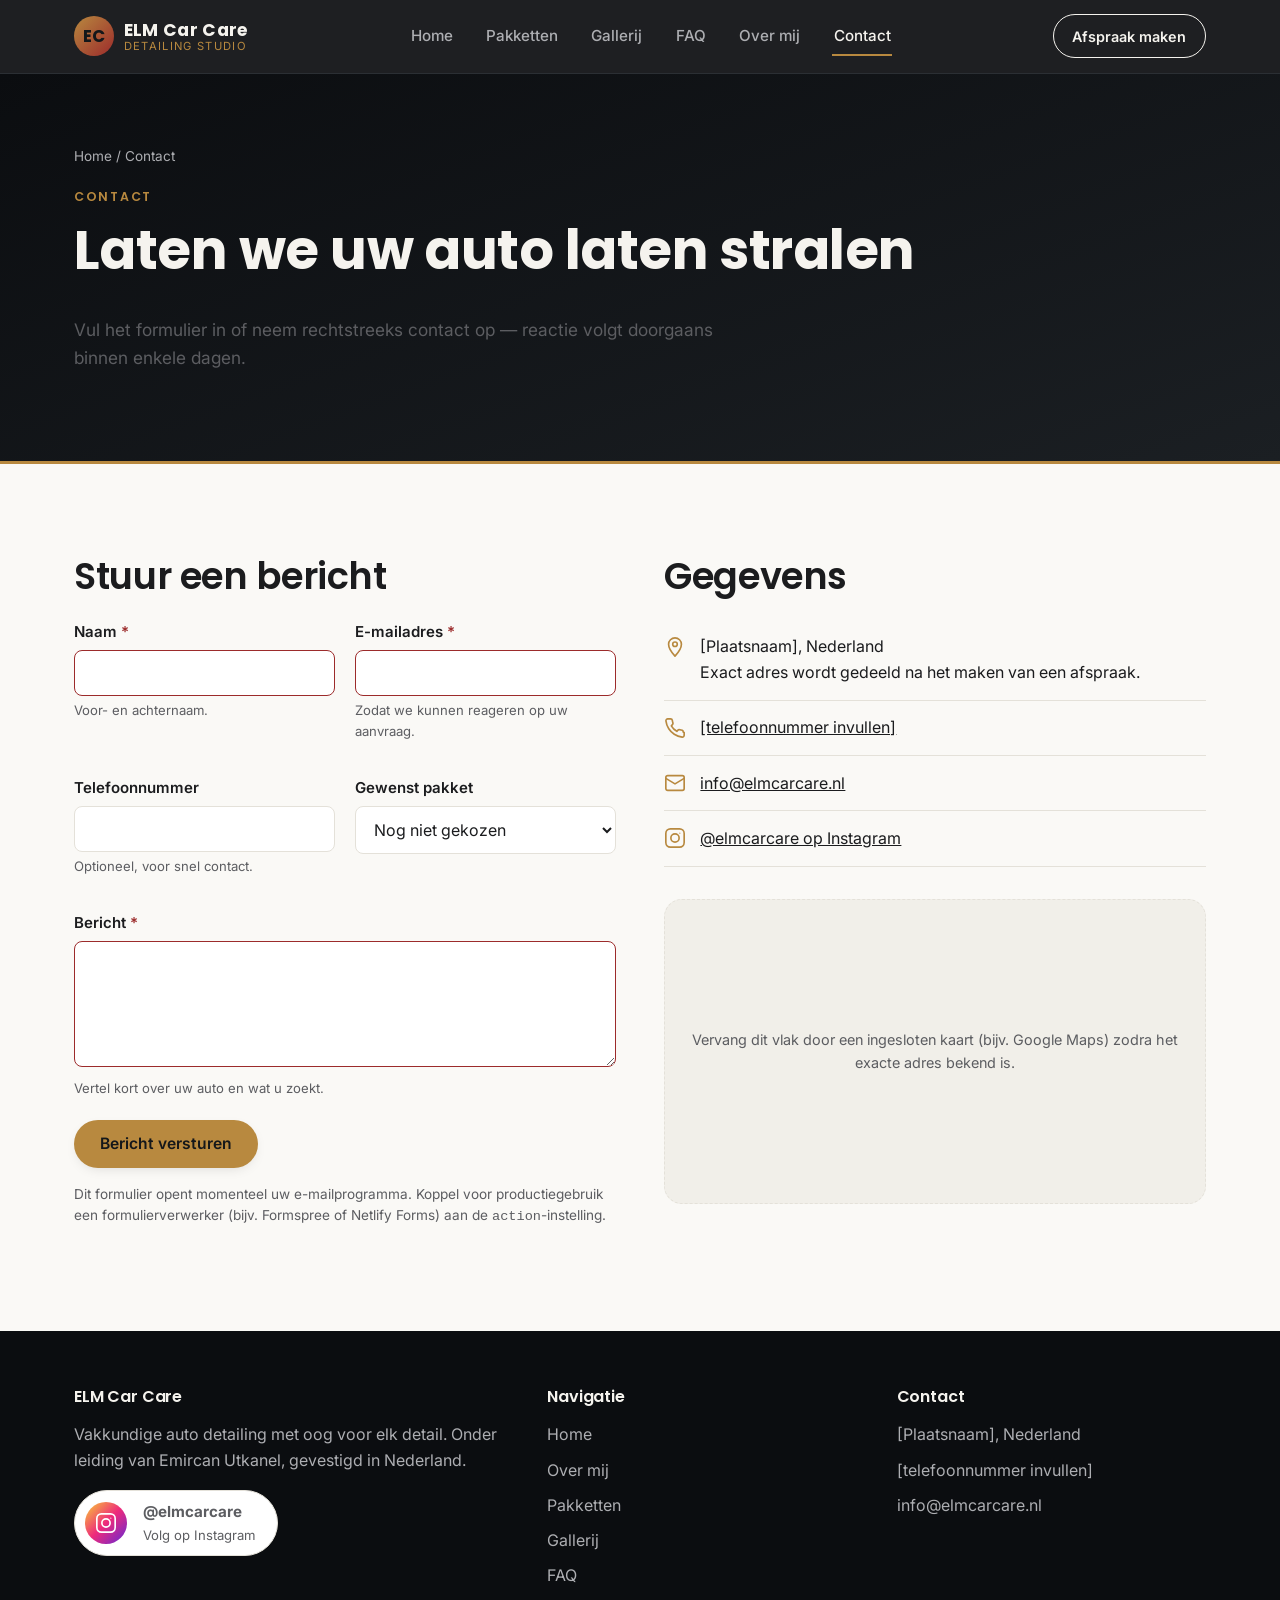
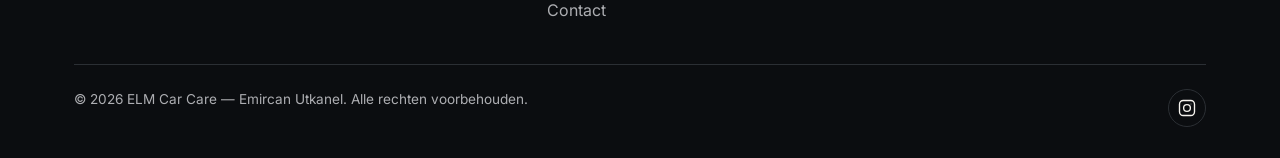
==== commit 7fa9e92e: "Verplaats 'Over mij' tab tussen FAQ en Contact in header Co-Authored-By: Claude Sonnet 5 <noreply@an" ====
--- a/contact.html
+++ b/contact.html
@@ -26,10 +26,10 @@
       <nav class="main-nav" id="primary-navigation" data-open="false" aria-label="Hoofdmenu">
         <ul>
           <li><a href="index.html">Home</a></li>
-          <li><a href="over-mij.html">Over mij</a></li>
           <li><a href="pakketten.html">Pakketten</a></li>
           <li><a href="gallerij.html">Gallerij</a></li>
           <li><a href="faq.html">FAQ</a></li>
+          <li><a href="over-mij.html">Over mij</a></li>
           <li><a href="contact.html" aria-current="page">Contact</a></li>
         </ul>
       </nav>
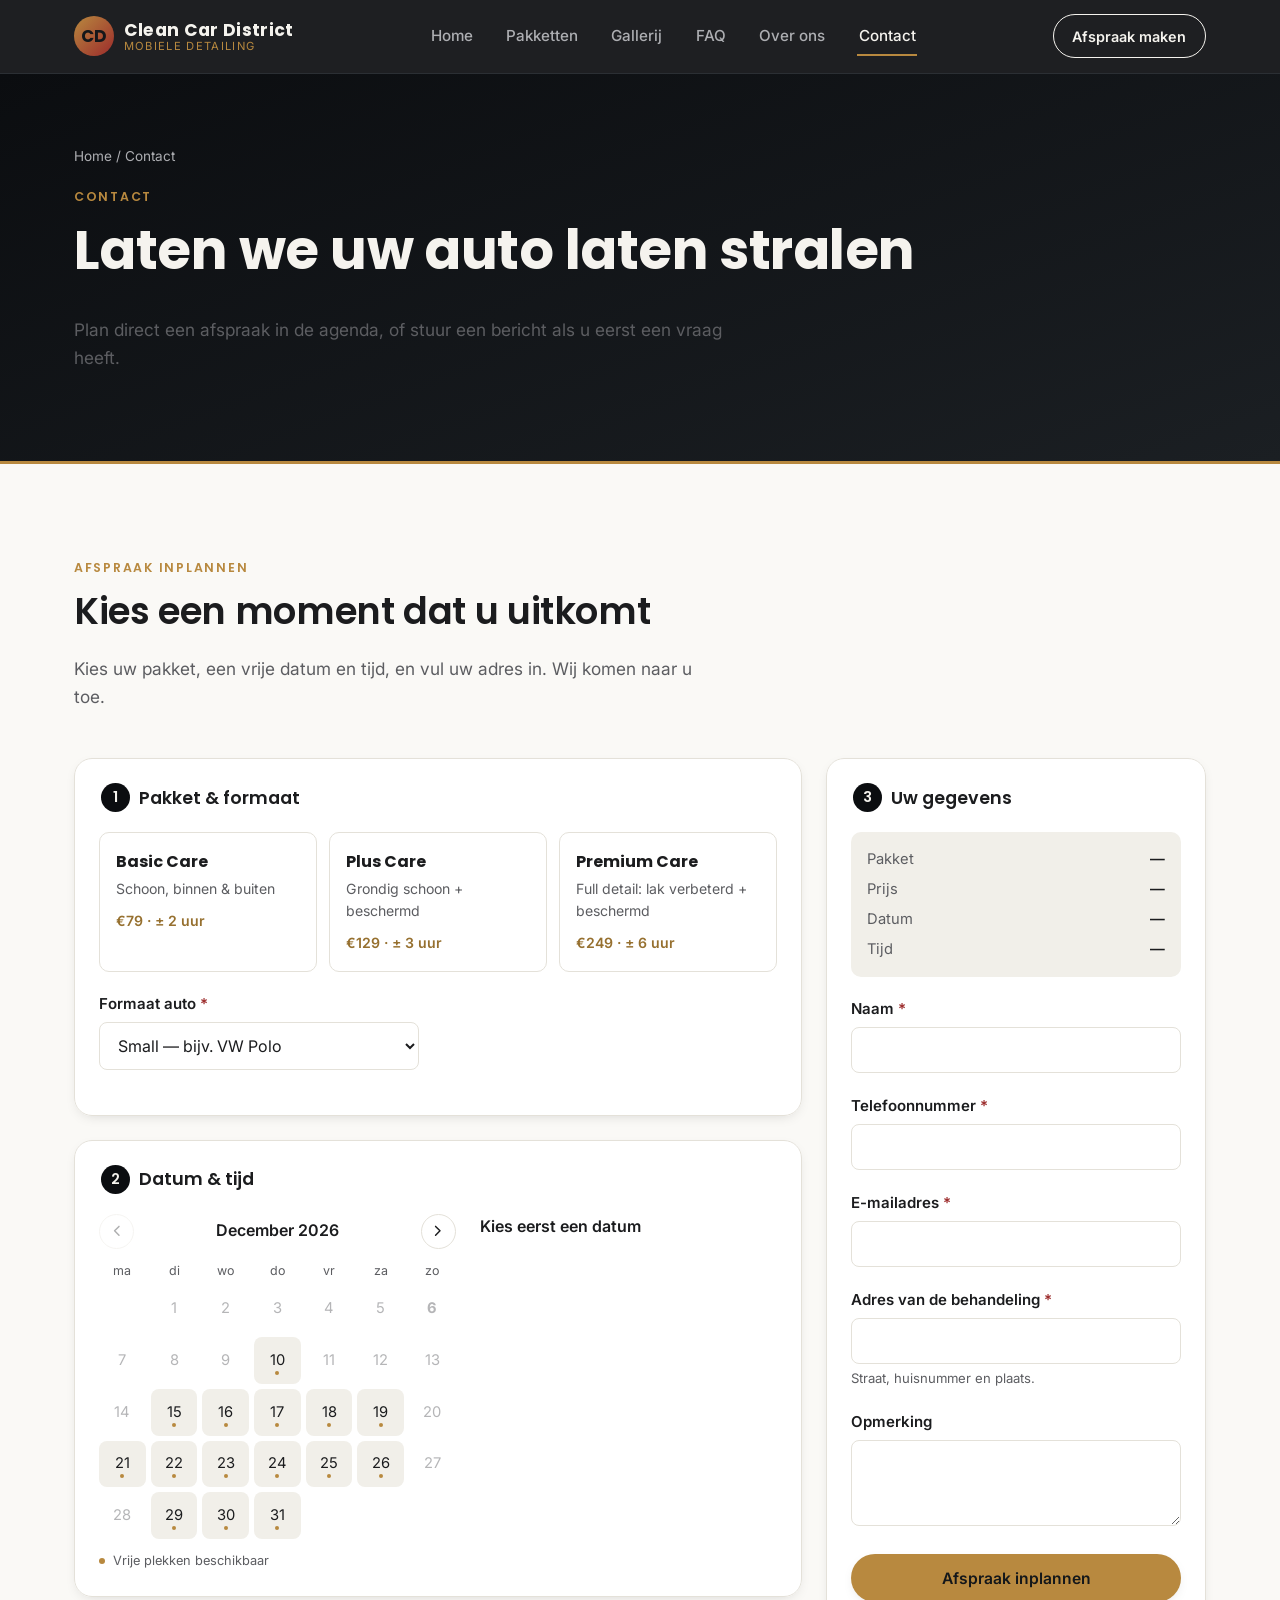
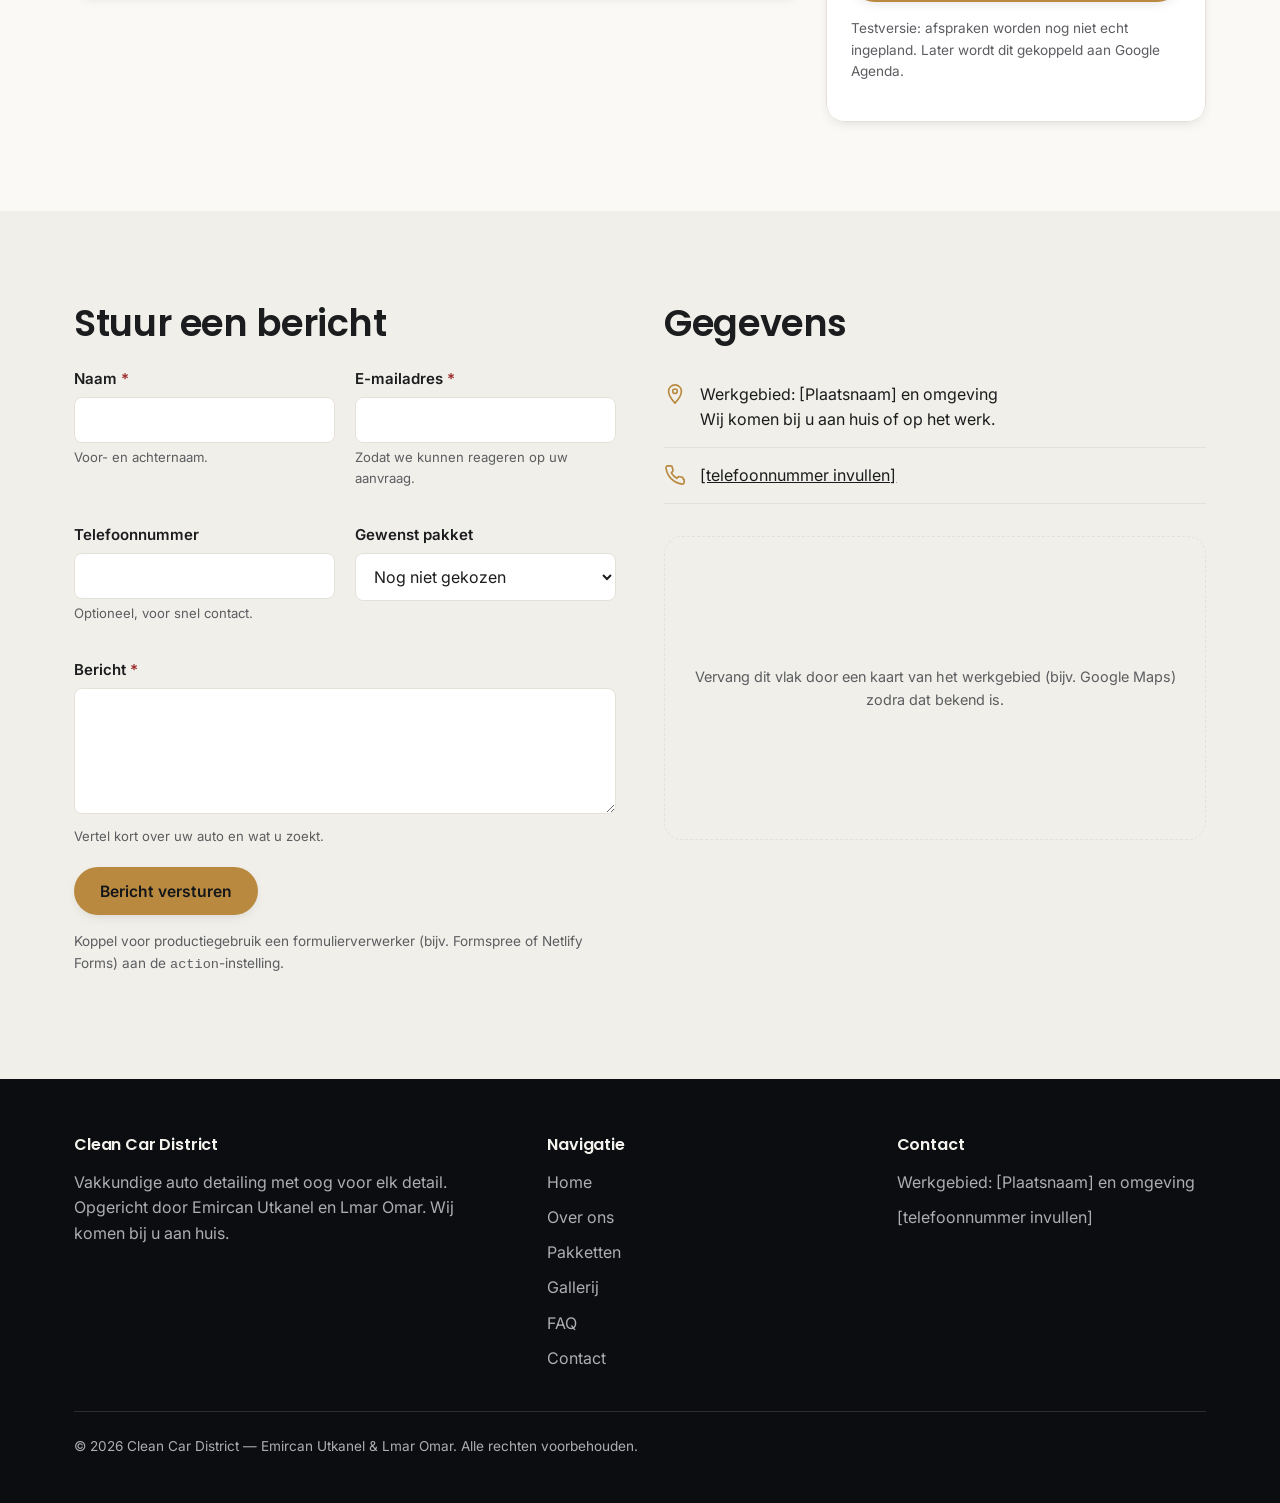
==== commit 7ed3b323: "Hernoem naar Clean Car District, nieuwe pakketten en afspraakagenda - Naam ELM Car Care -> Clean Car" ====
--- a/contact.html
+++ b/contact.html
@@ -3,8 +3,8 @@
 <head>
   <meta charset="UTF-8" />
   <meta name="viewport" content="width=device-width, initial-scale=1.0" />
-  <title>Contact — ELM Car Care</title>
-  <meta name="description" content="Neem contact op met ELM Car Care voor een afspraak of vraag over auto detailing." />
+  <title>Contact — Clean Car District</title>
+  <meta name="description" content="Neem contact op met Clean Car District voor een afspraak of vraag over auto detailing." />
   <link rel="preconnect" href="https://fonts.googleapis.com" />
   <link rel="preconnect" href="https://fonts.gstatic.com" crossorigin />
   <link href="https://fonts.googleapis.com/css2?family=Poppins:wght@600;700&family=Inter:wght@400;500;600&display=swap" rel="stylesheet" />
@@ -16,10 +16,10 @@
   <header class="site-header">
     <div class="container header-inner">
       <a class="brand" href="index.html">
-        <span class="brand-mark" aria-hidden="true">EC</span>
+        <span class="brand-mark" aria-hidden="true">CD</span>
         <span class="brand-text">
-          <strong>ELM Car Care</strong>
-          <span>Detailing Studio</span>
+          <strong>Clean Car District</strong>
+          <span>Mobiele Detailing</span>
         </span>
       </a>
 
@@ -29,13 +29,13 @@
           <li><a href="pakketten.html">Pakketten</a></li>
           <li><a href="gallerij.html">Gallerij</a></li>
           <li><a href="faq.html">FAQ</a></li>
-          <li><a href="over-mij.html">Over mij</a></li>
+          <li><a href="over-ons.html">Over ons</a></li>
           <li><a href="contact.html" aria-current="page">Contact</a></li>
         </ul>
       </nav>
 
       <div class="header-cta">
-        <a class="btn btn-outline" href="contact.html">Afspraak maken</a>
+        <a class="btn btn-outline" href="contact.html#afspraak">Afspraak maken</a>
         <button type="button" class="nav-toggle" aria-expanded="false" aria-controls="primary-navigation" aria-label="Menu openen">
           <span class="bars" aria-hidden="true"></span>
         </button>
@@ -50,15 +50,147 @@
         <p class="breadcrumb"><a href="index.html">Home</a> / Contact</p>
         <p class="eyebrow">Contact</p>
         <h1>Laten we uw auto laten stralen</h1>
-        <p class="lede" style="max-width:60ch;">Vul het formulier in of neem rechtstreeks contact op — reactie volgt doorgaans binnen enkele dagen.</p>
+        <p class="lede" style="max-width:60ch;">Plan direct een afspraak in de agenda, of stuur een bericht als u eerst een vraag heeft.</p>
       </div>
     </section>
 
-    <section class="section">
+    <section class="section" id="afspraak">
+      <div class="container">
+        <div class="section-header">
+          <p class="eyebrow">Afspraak inplannen</p>
+          <h2>Kies een moment dat u uitkomt</h2>
+          <p class="lede">Kies uw pakket, een vrije datum en tijd, en vul uw adres in. Wij komen naar u toe.</p>
+        </div>
+
+        <form class="booking" data-booking novalidate>
+          <div class="booking-main">
+            <fieldset class="booking-step">
+              <legend><span class="step-num" aria-hidden="true">1</span> Pakket &amp; formaat</legend>
+              <div class="package-options">
+                <label class="package-option">
+                  <input type="radio" name="pakket" value="basic" required />
+                  <span class="package-option-body">
+                    <strong>Basic Care</strong>
+                    <span>Schoon, binnen &amp; buiten</span>
+                    <span class="package-meta" data-package-meta="basic"></span>
+                  </span>
+                </label>
+                <label class="package-option">
+                  <input type="radio" name="pakket" value="plus" />
+                  <span class="package-option-body">
+                    <strong>Plus Care</strong>
+                    <span>Grondig schoon + beschermd</span>
+                    <span class="package-meta" data-package-meta="plus"></span>
+                  </span>
+                </label>
+                <label class="package-option">
+                  <input type="radio" name="pakket" value="premium" />
+                  <span class="package-option-body">
+                    <strong>Premium Care</strong>
+                    <span>Full detail: lak verbeterd + beschermd</span>
+                    <span class="package-meta" data-package-meta="premium"></span>
+                  </span>
+                </label>
+              </div>
+
+              <div class="form-field" style="max-width:320px;margin-top:1.25rem;">
+                <label class="required" for="formaat">Formaat auto</label>
+                <select id="formaat" name="formaat" required>
+                  <option value="small">Small — bijv. VW Polo</option>
+                  <option value="medium">Medium — bijv. VW Golf</option>
+                  <option value="large">Large — bijv. VW Passat</option>
+                  <option value="suv">SUV — bijv. VW Tiguan</option>
+                </select>
+              </div>
+            </fieldset>
+
+            <fieldset class="booking-step">
+              <legend><span class="step-num" aria-hidden="true">2</span> Datum &amp; tijd</legend>
+              <div class="booking-datetime">
+                <div class="calendar">
+                  <div class="calendar-head">
+                    <button type="button" class="calendar-nav" data-cal-prev aria-label="Vorige maand">
+                      <svg viewBox="0 0 24 24" fill="none" stroke="currentColor" stroke-width="2" stroke-linecap="round" stroke-linejoin="round" aria-hidden="true"><polyline points="15 18 9 12 15 6"/></svg>
+                    </button>
+                    <p class="calendar-title" data-cal-title aria-live="polite"></p>
+                    <button type="button" class="calendar-nav" data-cal-next aria-label="Volgende maand">
+                      <svg viewBox="0 0 24 24" fill="none" stroke="currentColor" stroke-width="2" stroke-linecap="round" stroke-linejoin="round" aria-hidden="true"><polyline points="9 18 15 12 9 6"/></svg>
+                    </button>
+                  </div>
+                  <div class="calendar-weekdays" aria-hidden="true">
+                    <span>ma</span><span>di</span><span>wo</span><span>do</span><span>vr</span><span>za</span><span>zo</span>
+                  </div>
+                  <div class="calendar-grid" data-cal-grid></div>
+                  <p class="calendar-legend"><span class="dot" aria-hidden="true"></span> Vrije plekken beschikbaar</p>
+                </div>
+
+                <div class="slots">
+                  <p class="slots-title" data-slots-title>Kies eerst een datum</p>
+                  <div class="slots-grid" data-slots role="radiogroup" aria-label="Beschikbare tijden"></div>
+                </div>
+              </div>
+            </fieldset>
+          </div>
+
+          <aside class="booking-side">
+            <fieldset class="booking-step">
+              <legend><span class="step-num" aria-hidden="true">3</span> Uw gegevens</legend>
+
+              <dl class="booking-summary" data-summary>
+                <div><dt>Pakket</dt><dd data-sum="pakket">—</dd></div>
+                <div><dt>Prijs</dt><dd data-sum="prijs">—</dd></div>
+                <div><dt>Datum</dt><dd data-sum="datum">—</dd></div>
+                <div><dt>Tijd</dt><dd data-sum="tijd">—</dd></div>
+              </dl>
+
+              <div class="form-field">
+                <label class="required" for="b-naam">Naam</label>
+                <input type="text" id="b-naam" name="naam" autocomplete="name" required />
+              </div>
+              <div class="form-field">
+                <label class="required" for="b-telefoon">Telefoonnummer</label>
+                <input type="tel" id="b-telefoon" name="telefoon" autocomplete="tel" required />
+              </div>
+              <div class="form-field">
+                <label class="required" for="b-email">E-mailadres</label>
+                <input type="email" id="b-email" name="email" autocomplete="email" required />
+              </div>
+              <div class="form-field">
+                <label class="required" for="b-adres">Adres van de behandeling</label>
+                <input type="text" id="b-adres" name="adres" autocomplete="street-address" required aria-describedby="b-adres-hint" />
+                <p class="hint" id="b-adres-hint">Straat, huisnummer en plaats.</p>
+              </div>
+              <div class="form-field">
+                <label for="b-opmerking">Opmerking</label>
+                <textarea id="b-opmerking" name="opmerking" rows="3"></textarea>
+              </div>
+
+              <p class="booking-error" data-booking-error role="alert"></p>
+              <button type="submit" class="btn btn-primary" style="width:100%;">Afspraak inplannen</button>
+              <p class="form-note">
+                Testversie: afspraken worden nog niet echt ingepland. Later wordt
+                dit gekoppeld aan Google Agenda.
+              </p>
+            </fieldset>
+          </aside>
+
+          <div class="booking-done" data-booking-done hidden tabindex="-1">
+            <span class="icon" aria-hidden="true">
+              <svg viewBox="0 0 24 24" fill="none" stroke="currentColor" stroke-width="2" stroke-linecap="round" stroke-linejoin="round"><polyline points="20 6 9 17 4 12"/></svg>
+            </span>
+            <h3>Uw afspraak staat gepland</h3>
+            <p data-done-text></p>
+            <button type="button" class="btn btn-outline" data-booking-reset>Nog een afspraak maken</button>
+          </div>
+        </form>
+      </div>
+    </section>
+
+    <section class="section section-soft">
       <div class="container contact-grid">
         <div class="fade-up">
           <h2>Stuur een bericht</h2>
-          <form action="mailto:info@elmcarcare.nl" method="post" enctype="text/plain" novalidate>
+          <form method="post" novalidate>
             <div class="form-row">
               <div class="form-field">
                 <label class="required" for="naam">Naam</label>
@@ -82,9 +214,9 @@
                 <label for="pakket">Gewenst pakket</label>
                 <select id="pakket" name="pakket">
                   <option value="">Nog niet gekozen</option>
-                  <option value="basic">Basic Wash &amp; Shine</option>
-                  <option value="premium">Premium Detail</option>
-                  <option value="signature">Signature Paint Correction</option>
+                  <option value="basic">Basic Care</option>
+                  <option value="plus">Plus Care</option>
+                  <option value="premium">Premium Care</option>
                   <option value="advies">Ik wil advies</option>
                 </select>
               </div>
@@ -98,9 +230,8 @@
 
             <button type="submit" class="btn btn-primary">Bericht versturen</button>
             <p class="form-note">
-              Dit formulier opent momenteel uw e-mailprogramma. Koppel voor
-              productiegebruik een formulierverwerker (bijv. Formspree of
-              Netlify Forms) aan de <code>action</code>-instelling.
+              Koppel voor productiegebruik een formulierverwerker (bijv.
+              Formspree of Netlify Forms) aan de <code>action</code>-instelling.
             </p>
           </form>
         </div>
@@ -110,24 +241,16 @@
           <ul class="contact-info-list">
             <li>
               <svg viewBox="0 0 24 24" fill="none" stroke="currentColor" stroke-width="1.8" stroke-linecap="round" stroke-linejoin="round" aria-hidden="true"><path d="M12 22s7-7.58 7-13a7 7 0 1 0-14 0c0 5.42 7 13 7 13z"/><circle cx="12" cy="9" r="2.5"/></svg>
-              <span>[Plaatsnaam], Nederland<br /><span class="hint">Exact adres wordt gedeeld na het maken van een afspraak.</span></span>
+              <span>Werkgebied: [Plaatsnaam] en omgeving<br /><span class="hint">Wij komen bij u aan huis of op het werk.</span></span>
             </li>
             <li>
               <svg viewBox="0 0 24 24" fill="none" stroke="currentColor" stroke-width="1.8" stroke-linecap="round" stroke-linejoin="round" aria-hidden="true"><path d="M22 16.9v3a2 2 0 0 1-2.2 2 19.8 19.8 0 0 1-8.6-3.1 19.5 19.5 0 0 1-6-6A19.8 19.8 0 0 1 2.1 4.2 2 2 0 0 1 4.1 2h3a2 2 0 0 1 2 1.7c.1.9.3 1.8.6 2.6a2 2 0 0 1-.5 2.1L8 9.6a16 16 0 0 0 6 6l1.2-1.2a2 2 0 0 1 2.1-.5c.8.3 1.7.5 2.6.6a2 2 0 0 1 1.1 2z"/></svg>
               <a href="tel:+31600000000">[telefoonnummer invullen]</a>
             </li>
-            <li>
-              <svg viewBox="0 0 24 24" fill="none" stroke="currentColor" stroke-width="1.8" stroke-linecap="round" stroke-linejoin="round" aria-hidden="true"><rect x="2" y="4" width="20" height="16" rx="2"/><path d="m2 7 10 6 10-6"/></svg>
-              <a href="mailto:info@elmcarcare.nl">info@elmcarcare.nl</a>
-            </li>
-            <li>
-              <svg viewBox="0 0 24 24" fill="none" stroke="currentColor" stroke-width="1.8" stroke-linecap="round" stroke-linejoin="round" aria-hidden="true"><rect x="2" y="2" width="20" height="20" rx="5"/><circle cx="12" cy="12" r="4.5"/><circle cx="17.3" cy="6.7" r="0.6" fill="currentColor" stroke="none"/></svg>
-              <a href="https://www.instagram.com/elmcarcare/" target="_blank" rel="noopener noreferrer">@elmcarcare op Instagram</a>
-            </li>
           </ul>
 
-          <div class="map-placeholder" role="img" aria-label="Plaatshouder voor een kaart met de locatie van ELM Car Care">
-            Vervang dit vlak door een ingesloten kaart (bijv. Google Maps) zodra het exacte adres bekend is.
+          <div class="map-placeholder" role="img" aria-label="Plaatshouder voor een kaart van het werkgebied van Clean Car District">
+            Vervang dit vlak door een kaart van het werkgebied (bijv. Google Maps) zodra dat bekend is.
           </div>
         </div>
       </div>
@@ -138,23 +261,14 @@
     <div class="container">
       <div class="footer-grid">
         <div>
-          <h3>ELM Car Care</h3>
-          <p>Vakkundige auto detailing met oog voor elk detail. Onder leiding van Emircan Utkanel, gevestigd in Nederland.</p>
-          <a class="insta-callout" href="https://www.instagram.com/elmcarcare/" target="_blank" rel="noopener noreferrer">
-            <span class="insta-icon" aria-hidden="true">
-              <svg viewBox="0 0 24 24" fill="none" stroke="currentColor" stroke-width="1.8" stroke-linecap="round" stroke-linejoin="round"><rect x="2" y="2" width="20" height="20" rx="5"/><circle cx="12" cy="12" r="4.5"/><circle cx="17.3" cy="6.7" r="0.6" fill="currentColor" stroke="none"/></svg>
-            </span>
-            <span>
-              <strong>@elmcarcare</strong>
-              <span>Volg op Instagram</span>
-            </span>
-          </a>
+          <h3>Clean Car District</h3>
+          <p>Vakkundige auto detailing met oog voor elk detail. Opgericht door Emircan Utkanel en Lmar Omar. Wij komen bij u aan huis.</p>
         </div>
         <div>
           <h3>Navigatie</h3>
           <ul>
             <li><a href="index.html">Home</a></li>
-            <li><a href="over-mij.html">Over mij</a></li>
+            <li><a href="over-ons.html">Over ons</a></li>
             <li><a href="pakketten.html">Pakketten</a></li>
             <li><a href="gallerij.html">Gallerij</a></li>
             <li><a href="faq.html">FAQ</a></li>
@@ -164,20 +278,14 @@
         <div>
           <h3>Contact</h3>
           <ul>
-            <li>[Plaatsnaam], Nederland</li>
+            <li>Werkgebied: [Plaatsnaam] en omgeving</li>
             <li><a href="tel:+31600000000">[telefoonnummer invullen]</a></li>
-            <li><a href="mailto:info@elmcarcare.nl">info@elmcarcare.nl</a></li>
           </ul>
         </div>
       </div>
 
       <div class="footer-bottom">
-        <p>&copy; <span data-year>2026</span> ELM Car Care — Emircan Utkanel. Alle rechten voorbehouden.</p>
-        <div class="social-row">
-          <a href="https://www.instagram.com/elmcarcare/" target="_blank" rel="noopener noreferrer" aria-label="ELM Car Care op Instagram (opent in nieuw tabblad)">
-            <svg viewBox="0 0 24 24" fill="none" stroke="currentColor" stroke-width="1.8" stroke-linecap="round" stroke-linejoin="round"><rect x="2" y="2" width="20" height="20" rx="5"/><circle cx="12" cy="12" r="4.5"/><circle cx="17.3" cy="6.7" r="0.6" fill="currentColor" stroke="none"/></svg>
-          </a>
-        </div>
+        <p>&copy; <span data-year>2026</span> Clean Car District — Emircan Utkanel &amp; Lmar Omar. Alle rechten voorbehouden.</p>
       </div>
     </div>
   </footer>
--- a/css/style.css
+++ b/css/style.css
@@ -1,5 +1,5 @@
 /* =========================================================
-   ELM Car Care — design system
+   Clean Car District — design system
    Stijl: verzorgd + luxe (champagne goud) + sportief (dieprood accent)
    ========================================================= */
 
@@ -992,8 +992,8 @@
   font-size: 1rem;
 }
 
-.form-field input:invalid:not(:placeholder-shown),
-.form-field textarea:invalid:not(:placeholder-shown) {
+.form-field input:user-invalid,
+.form-field textarea:user-invalid {
   border-color: var(--accent-2);
 }
 
@@ -1271,3 +1271,425 @@
 .breadcrumb a:hover {
   color: var(--accent);
 }
+
+/* ---------- Tabellen (pakketvergelijking, prijzen) ---------- */
+.table-wrap {
+  overflow-x: auto;
+  background: var(--surface);
+  border: 1px solid var(--border);
+  border-radius: var(--radius-lg);
+  box-shadow: var(--shadow-sm);
+}
+
+.data-table {
+  width: 100%;
+  min-width: 520px;
+  border-collapse: collapse;
+  font-size: 0.95rem;
+}
+
+.data-table th,
+.data-table td {
+  padding: 0.8rem 1rem;
+  text-align: center;
+  border-bottom: 1px solid var(--border);
+}
+
+.data-table th:first-child {
+  text-align: left;
+  font-weight: 500;
+}
+
+.data-table thead th {
+  font-family: var(--font-heading);
+  font-weight: 600;
+  background: var(--bg-soft);
+}
+
+.data-table thead th small {
+  display: block;
+  font-family: var(--font-body);
+  font-weight: 400;
+  font-size: 0.78rem;
+  color: var(--muted);
+}
+
+.data-table tbody tr:last-child th,
+.data-table tbody tr:last-child td {
+  border-bottom: 0;
+}
+
+.data-table .yes {
+  color: var(--accent-dark);
+  font-weight: 700;
+}
+
+.data-table .no {
+  color: var(--muted);
+}
+
+/* ---------- Afspraak inplannen (agenda) ---------- */
+#afspraak {
+  scroll-margin-top: 80px;
+}
+
+.booking {
+  display: grid;
+  grid-template-columns: minmax(0, 1fr) 380px;
+  gap: 1.5rem;
+  align-items: start;
+}
+
+.booking-main {
+  display: grid;
+  gap: 1.5rem;
+}
+
+.booking-step {
+  margin: 0;
+  padding: 1.5rem;
+  min-width: 0;
+  background: var(--surface);
+  border: 1px solid var(--border);
+  border-radius: var(--radius-lg);
+  box-shadow: var(--shadow-sm);
+}
+
+.booking-step legend {
+  display: flex;
+  align-items: center;
+  gap: 0.6rem;
+  float: left;
+  width: 100%;
+  margin-bottom: 1.25rem;
+  font-family: var(--font-heading);
+  font-weight: 600;
+  font-size: 1.1rem;
+}
+
+.booking-step legend + * {
+  clear: both;
+}
+
+.step-num {
+  display: inline-grid;
+  place-items: center;
+  width: 1.8rem;
+  height: 1.8rem;
+  border-radius: 50%;
+  background: var(--bg-dark);
+  color: var(--text-inverse);
+  font-size: 0.9rem;
+}
+
+.booking-side {
+  position: sticky;
+  top: 90px;
+}
+
+/* Pakketkeuze */
+.package-options {
+  display: grid;
+  grid-template-columns: repeat(3, minmax(0, 1fr));
+  gap: 0.75rem;
+}
+
+.package-option {
+  position: relative;
+  cursor: pointer;
+}
+
+.package-option input {
+  position: absolute;
+  opacity: 0;
+  inset: 0;
+}
+
+.package-option-body {
+  display: flex;
+  flex-direction: column;
+  gap: 0.2rem;
+  height: 100%;
+  padding: 1rem;
+  border: 1px solid var(--border);
+  border-radius: var(--radius);
+  font-size: 0.88rem;
+  color: var(--muted);
+  transition: border-color var(--transition), box-shadow var(--transition);
+}
+
+.package-option-body strong {
+  font-family: var(--font-heading);
+  font-size: 1rem;
+  color: var(--text);
+}
+
+.package-meta {
+  margin-top: 0.4rem;
+  font-weight: 600;
+  color: var(--accent-dark);
+}
+
+.package-option:hover .package-option-body {
+  border-color: var(--accent);
+}
+
+.package-option input:checked + .package-option-body {
+  border-color: var(--accent);
+  background: var(--bg-soft);
+  box-shadow: 0 0 0 2px var(--accent);
+}
+
+.package-option input:focus-visible + .package-option-body {
+  outline: 3px solid var(--focus);
+  outline-offset: 2px;
+}
+
+/* Kalender + tijden */
+.booking-datetime {
+  display: grid;
+  grid-template-columns: minmax(0, 1.2fr) minmax(0, 1fr);
+  gap: 1.5rem;
+}
+
+.calendar-head {
+  display: flex;
+  align-items: center;
+  justify-content: space-between;
+  margin-bottom: 0.75rem;
+}
+
+.calendar-title {
+  margin: 0;
+  font-weight: 600;
+  text-transform: capitalize;
+}
+
+.calendar-nav {
+  display: inline-grid;
+  place-items: center;
+  width: 2.2rem;
+  height: 2.2rem;
+  border: 1px solid var(--border);
+  border-radius: 50%;
+  background: var(--surface);
+  color: var(--text);
+  cursor: pointer;
+}
+
+.calendar-nav svg {
+  width: 1.1rem;
+  height: 1.1rem;
+}
+
+.calendar-nav:disabled {
+  opacity: 0.35;
+  cursor: default;
+}
+
+.calendar-weekdays,
+.calendar-grid {
+  display: grid;
+  grid-template-columns: repeat(7, minmax(0, 1fr));
+  gap: 0.3rem;
+}
+
+.calendar-weekdays span {
+  text-align: center;
+  font-size: 0.78rem;
+  color: var(--muted);
+  padding-bottom: 0.3rem;
+}
+
+.calendar-day {
+  position: relative;
+  aspect-ratio: 1;
+  border: 1px solid transparent;
+  border-radius: 8px;
+  background: none;
+  color: var(--muted);
+  font: inherit;
+  font-size: 0.92rem;
+  opacity: 0.45;
+}
+
+.calendar-day.is-available {
+  opacity: 1;
+  color: var(--text);
+  background: var(--bg-soft);
+  cursor: pointer;
+}
+
+.calendar-day.is-available::after {
+  content: "";
+  position: absolute;
+  left: 50%;
+  bottom: 18%;
+  width: 4px;
+  height: 4px;
+  margin-left: -2px;
+  border-radius: 50%;
+  background: var(--accent);
+}
+
+.calendar-day.is-available:hover {
+  border-color: var(--accent);
+}
+
+.calendar-day[aria-pressed="true"] {
+  background: var(--bg-dark);
+  color: var(--text-inverse);
+}
+
+.calendar-day.is-today {
+  font-weight: 700;
+}
+
+.calendar-legend {
+  display: flex;
+  align-items: center;
+  gap: 0.5rem;
+  margin: 0.75rem 0 0;
+  font-size: 0.8rem;
+  color: var(--muted);
+}
+
+.calendar-legend .dot {
+  width: 6px;
+  height: 6px;
+  border-radius: 50%;
+  background: var(--accent);
+}
+
+.slots-title {
+  margin: 0 0 0.75rem;
+  font-weight: 600;
+}
+
+.slots-grid {
+  display: grid;
+  grid-template-columns: repeat(auto-fill, minmax(84px, 1fr));
+  gap: 0.5rem;
+}
+
+.slot {
+  padding: 0.6rem 0.4rem;
+  border: 1px solid var(--border);
+  border-radius: 8px;
+  background: var(--surface);
+  color: var(--text);
+  font: inherit;
+  font-weight: 600;
+  cursor: pointer;
+}
+
+.slot:hover {
+  border-color: var(--accent);
+}
+
+.slot[aria-checked="true"] {
+  background: var(--bg-dark);
+  border-color: var(--bg-dark);
+  color: var(--text-inverse);
+}
+
+.slots-empty {
+  grid-column: 1 / -1;
+  margin: 0;
+  font-size: 0.9rem;
+  color: var(--muted);
+}
+
+/* Samenvatting + bevestiging */
+.booking-summary {
+  display: grid;
+  gap: 0.4rem;
+  margin: 0 0 1.25rem;
+  padding: 1rem;
+  border-radius: var(--radius);
+  background: var(--bg-soft);
+  font-size: 0.92rem;
+}
+
+.booking-summary div {
+  display: flex;
+  justify-content: space-between;
+  gap: 1rem;
+}
+
+.booking-summary dt {
+  color: var(--muted);
+}
+
+.booking-summary dd {
+  margin: 0;
+  font-weight: 600;
+  text-align: right;
+}
+
+.booking-error {
+  margin: 0 0 0.75rem;
+  font-size: 0.9rem;
+  color: var(--accent-2);
+}
+
+.booking-error:empty {
+  display: none;
+}
+
+.booking-done {
+  grid-column: 1 / -1;
+  padding: 2.5rem 1.5rem;
+  text-align: center;
+  background: var(--surface);
+  border: 1px solid var(--border);
+  border-radius: var(--radius-lg);
+  box-shadow: var(--shadow-sm);
+}
+
+.booking-done .icon {
+  display: inline-grid;
+  place-items: center;
+  width: 3.2rem;
+  height: 3.2rem;
+  margin-bottom: 1rem;
+  border-radius: 50%;
+  background: var(--accent);
+  color: #fff;
+}
+
+.booking-done .icon svg {
+  width: 1.6rem;
+  height: 1.6rem;
+}
+
+.booking-done p {
+  max-width: 52ch;
+  margin-inline: auto;
+}
+
+.booking.is-done .booking-main,
+.booking.is-done .booking-side {
+  display: none;
+}
+
+@media (max-width: 1000px) {
+  .booking {
+    grid-template-columns: minmax(0, 1fr);
+  }
+
+  .booking-side {
+    position: static;
+  }
+}
+
+@media (max-width: 640px) {
+  .package-options,
+  .booking-datetime {
+    grid-template-columns: minmax(0, 1fr);
+  }
+
+  .booking-step {
+    padding: 1.1rem;
+  }
+}
